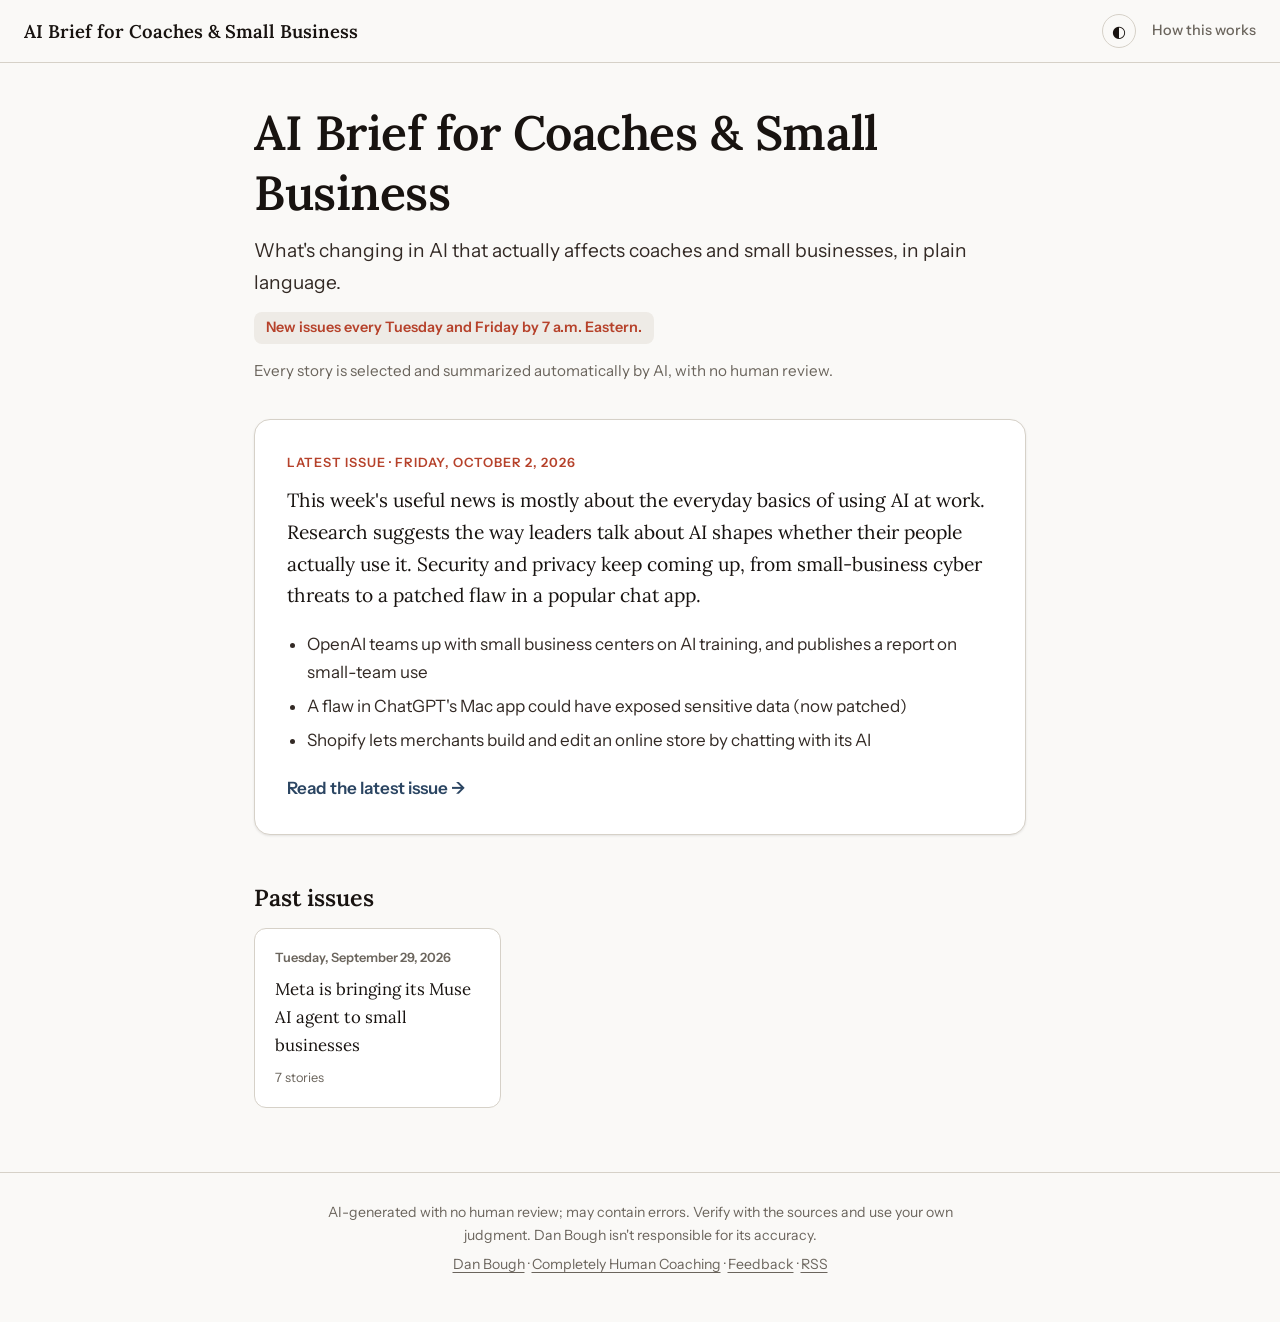
==== index.html @ 2513b080 "Update site: 2026-10-02" ====
<!DOCTYPE html>
<html lang="en">
<head>
<meta charset="utf-8">
<meta name="viewport" content="width=device-width, initial-scale=1">
<title>AI Brief for Coaches &amp; Small Business</title>
<meta name="description" content="What&#x27;s changing in AI that actually affects coaches and small businesses, in plain language.">
<meta property="og:site_name" content="AI Brief for Coaches &amp; Small Business">
<meta property="og:title" content="AI Brief for Coaches &amp; Small Business">
<meta property="og:description" content="What&#x27;s changing in AI that actually affects coaches and small businesses, in plain language.">
<meta property="og:url" content="https://ai.completelyhumancoaching.com/">
<meta property="og:image" content="https://ai.completelyhumancoaching.com/assets/og-image.png">
<meta property="og:image:width" content="1200">
<meta property="og:image:height" content="630">
<meta property="og:type" content="website">
<meta name="twitter:card" content="summary_large_image">
<meta name="twitter:title" content="AI Brief for Coaches &amp; Small Business">
<meta name="twitter:description" content="What&#x27;s changing in AI that actually affects coaches and small businesses, in plain language.">
<meta name="twitter:image" content="https://ai.completelyhumancoaching.com/assets/og-image.png">
<link rel="icon" type="image/png" href="assets/favicon.png">
<link rel="alternate" type="application/rss+xml" title="AI Brief for Coaches &amp; Small Business" href="feed.xml">
<script>
try {
  var saved = localStorage.getItem('ai-brief-theme');
  if (saved) document.documentElement.setAttribute('data-theme', saved);
} catch (e) {}
</script>
<link rel="preconnect" href="https://fonts.googleapis.com">
<link rel="preconnect" href="https://fonts.gstatic.com" crossorigin>
<link href="https://fonts.googleapis.com/css2?family=Instrument+Sans:wght@400;500;600;700&family=Lora:wght@500;600;700&display=swap" rel="stylesheet">
<link rel="stylesheet" href="assets/style.css">
</head>
<body>

<header class="masthead">
  <a class="masthead-brand" href="index.html"><span class="brand-full">AI Brief for Coaches &amp; Small Business</span><span class="brand-short" aria-hidden="true">AI Brief</span></a>
  <nav class="masthead-nav">
    <button class="theme-toggle" aria-label="Toggle dark mode">◐</button>
    <a href="about.html">How this works</a>
  </nav>
</header>
<main class="landing">
  <section class="intro">
    <h1 class="intro-title">AI Brief for Coaches &amp; Small Business</h1>
    <p class="intro-tagline">What&#x27;s changing in AI that actually affects coaches and small businesses, in plain language.</p>
    <p class="intro-schedule">New issues every Tuesday and Friday by 7 a.m. Eastern.</p>
    <p class="intro-byline">Every story is selected and summarized automatically by AI, with no
      human review.</p>
  </section>
  
        <a class="hero" href="issues/2026-10-02.html">
          <p class="hero-kicker">Latest issue · Friday, October 2, 2026</p>
          <p class="hero-lede">This week&#x27;s useful news is mostly about the everyday basics of using AI at work. Research suggests the way leaders talk about AI shapes whether their people actually use it. Security and privacy keep coming up, from small-business cyber threats to a patched flaw in a popular chat app.</p>
          <ul class="hero-headlines"><li>OpenAI teams up with small business centers on AI training, and publishes a report on small-team use</li><li>A flaw in ChatGPT&#x27;s Mac app could have exposed sensitive data (now patched)</li><li>Shopify lets merchants build and edit an online store by chatting with its AI</li></ul>
          <span class="hero-cta">Read the latest issue →</span>
        </a>
  
  
  <section class="archive">
    <h2>Past issues</h2>
    <div class="issue-grid">
            <a class="issue-card" href="issues/2026-09-29.html">
              <p class="issue-card-date">Tuesday, September 29, 2026</p>
              <p class="issue-card-headline">Meta is bringing its Muse AI agent to small businesses</p>
              <p class="issue-card-count">7 stories</p>
            </a></div>
  </section>
</main>

<footer class="site-footer">
  <p>AI-generated with no human review; may contain errors. Verify with the sources and use your own judgment. Dan Bough isn&#x27;t responsible for its accuracy.</p>
  <p><a href="https://www.linkedin.com/in/dan-bough/" target="_blank" rel="noopener">Dan Bough</a>
    · <a href="https://completelyhumancoaching.com" target="_blank" rel="noopener">Completely Human Coaching</a>
    · <a href="https://www.linkedin.com/in/dan-bough/" target="_blank" rel="noopener">Feedback</a>
    · <a href="feed.xml">RSS</a></p>
</footer>

<script>
(function() {
  var toggle = document.querySelector('.theme-toggle');
  if (!toggle) return;
  toggle.addEventListener('click', function() {
    var root = document.documentElement;
    var current = root.getAttribute('data-theme') ||
      (window.matchMedia('(prefers-color-scheme: dark)').matches ? 'dark' : 'light');
    var next = current === 'dark' ? 'light' : 'dark';
    root.setAttribute('data-theme', next);
    try { localStorage.setItem('ai-brief-theme', next); } catch (e) {}
  });
})();
</script>
</body>
</html>
---- assets/style.css ----
:root {
  --bg: #faf9f7;
  --bg-elevated: #ffffff;
  --bg-soft: #eeebe6;
  --text: #181310;
  --text-soft: #332a25;
  --text-muted: #6b655d;
  --border: #d6d1c8;
  --brand: #2b4562;
  --brand-strong: #1c2f45;
  --ember: #b6422b;
  --shadow: 0 1px 3px rgba(24,19,16,0.06), 0 1px 2px rgba(24,19,16,0.04);
  --font-serif: 'Lora', Georgia, serif;
  --font-sans: 'Instrument Sans', -apple-system, BlinkMacSystemFont, sans-serif;
  color-scheme: light;
}

@media (prefers-color-scheme: dark) {
  :root:not([data-theme="light"]) {
    --bg: #171412;
    --bg-elevated: #211d1a;
    --bg-soft: #2a2522;
    --text: #efebe5;
    --text-soft: #ddd6cd;
    --text-muted: #a39b91;
    --border: #3a3430;
    --brand: #8fb0d3;
    --brand-strong: #b5cde6;
    --ember: #e07a62;
    --shadow: 0 1px 3px rgba(0,0,0,0.3), 0 1px 2px rgba(0,0,0,0.2);
    color-scheme: dark;
  }
}

:root[data-theme="dark"] {
  --bg: #171412;
  --bg-elevated: #211d1a;
  --bg-soft: #2a2522;
  --text: #efebe5;
  --text-soft: #ddd6cd;
  --text-muted: #a39b91;
  --border: #3a3430;
  --brand: #8fb0d3;
  --brand-strong: #b5cde6;
  --ember: #e07a62;
  --shadow: 0 1px 3px rgba(0,0,0,0.3), 0 1px 2px rgba(0,0,0,0.2);
  color-scheme: dark;
}

* { box-sizing: border-box; }

body {
  margin: 0;
  background: var(--bg);
  color: var(--text);
  font-family: var(--font-sans);
  font-size: 17px;
  line-height: 1.65;
  -webkit-font-smoothing: antialiased;
}

a { color: var(--brand); text-underline-offset: 3px; }
a:hover { color: var(--ember); }

h1, h2, h3 { font-family: var(--font-serif); font-weight: 600; line-height: 1.25; color: var(--text); }

.masthead {
  display: flex;
  align-items: center;
  justify-content: space-between;
  gap: 12px;
  padding: 14px 24px;
  border-bottom: 1px solid var(--border);
  position: sticky;
  top: 0;
  background: var(--bg);
  z-index: 10;
}
.masthead-brand {
  font-family: var(--font-serif);
  font-weight: 600;
  font-size: 1.15rem;
  text-decoration: none;
  color: var(--text);
}
.masthead-nav { display: flex; align-items: center; gap: 16px; }
.masthead-nav a { font-size: 0.9rem; font-weight: 500; text-decoration: none; color: var(--text-muted); white-space: nowrap; }
.brand-short { display: none; }
.masthead-nav a:hover { color: var(--ember); }

.theme-toggle {
  background: none;
  border: 1px solid var(--border);
  border-radius: 50%;
  width: 34px;
  height: 34px;
  font-size: 1rem;
  cursor: pointer;
  color: var(--text);
}

main { max-width: 720px; margin: 0 auto; padding: 40px 24px 64px; }
main.landing { max-width: 820px; }

.intro { margin-bottom: 36px; }
.intro-title { font-size: clamp(2.1rem, 6vw, 3rem); margin: 0 0 12px; letter-spacing: -0.01em; }
.intro-tagline { font-size: 1.2rem; color: var(--text-soft); margin: 0 0 14px; }
.intro-schedule {
  display: inline-block;
  font-size: 0.9rem;
  font-weight: 600;
  color: var(--ember);
  background: var(--bg-soft);
  border-radius: 8px;
  padding: 4px 12px;
  margin: 0 0 14px;
}
.intro-byline { font-size: 0.95rem; color: var(--text-muted); margin: 0; }

.hero {
  display: block;
  text-decoration: none;
  color: inherit;
  border: 1px solid var(--border);
  border-radius: 16px;
  padding: 32px;
  margin-bottom: 48px;
  background: var(--bg-elevated);
  box-shadow: var(--shadow);
  transition: transform 0.15s ease;
}
.hero:hover { transform: translateY(-2px); color: inherit; }

.hero-kicker, .issue-kicker {
  font-size: 0.8rem;
  text-transform: uppercase;
  letter-spacing: 0.08em;
  color: var(--ember);
  font-weight: 600;
  margin: 0 0 12px;
}

.hero-lede { font-family: var(--font-serif); font-size: 1.2rem; color: var(--text); margin: 0 0 18px; }
.hero-headlines { margin: 0 0 20px; padding-left: 20px; color: var(--text-soft); }
.hero-headlines li { margin-bottom: 6px; }
.hero-cta { font-weight: 600; color: var(--brand); }

.archive h2, .worth-watching h2, .explore-card h2, .subscribe h2, .about h2 {
  font-size: 1.45rem;
  margin: 0 0 16px;
}

.issue-grid {
  display: grid;
  grid-template-columns: repeat(auto-fill, minmax(220px, 1fr));
  gap: 16px;
}
.issue-card {
  display: block;
  text-decoration: none;
  color: inherit;
  border: 1px solid var(--border);
  border-radius: 12px;
  padding: 18px 20px;
  background: var(--bg-elevated);
  transition: transform 0.15s ease, box-shadow 0.15s ease;
}
.issue-card:hover { transform: translateY(-2px); box-shadow: var(--shadow); color: inherit; }
.issue-card-date { font-size: 0.8rem; color: var(--text-muted); margin: 0 0 8px; font-weight: 600; }
.issue-card-headline { font-family: var(--font-serif); font-size: 1.05rem; margin: 0 0 8px; }
.issue-card-count { font-size: 0.8rem; color: var(--text-muted); margin: 0; }

.issue-header { margin-bottom: 28px; }
.issue-title { font-size: clamp(1.8rem, 5vw, 2.4rem); margin: 0 0 14px; letter-spacing: -0.01em; }
.issue-disclaimer {
  font-size: 0.88rem;
  color: var(--text-muted);
  background: var(--bg-soft);
  border-radius: 8px;
  padding: 8px 12px;
  margin: 0;
}

.lede {
  font-family: var(--font-serif);
  font-size: 1.25rem;
  line-height: 1.55;
  border-left: 3px solid var(--ember);
  padding-left: 20px;
  margin: 0 0 40px;
  color: var(--text);
}

.story-grid { display: flex; flex-direction: column; gap: 32px; }

.story-card {
  border: 1px solid var(--border);
  border-radius: 16px;
  overflow: hidden;
  background: var(--bg-elevated);
  box-shadow: var(--shadow);
}

.story-media {
  display: block;
  width: 100%;
  aspect-ratio: 16 / 9;
  background: var(--bg-soft);
  text-decoration: none;
  position: relative;
  overflow: hidden;
}
.story-media img { width: 100%; height: 100%; object-fit: cover; display: block; }
.story-media.media-broken img { display: none; }
.story-media-fallback { display: flex; align-items: center; justify-content: center; aspect-ratio: 16 / 5; }
.fallback-glyph { font-size: 2rem; }

.play-badge {
  position: absolute;
  top: 50%; left: 50%;
  transform: translate(-50%, -50%);
  width: 56px; height: 56px;
  background: rgba(0,0,0,0.65);
  color: white;
  border-radius: 50%;
  display: flex; align-items: center; justify-content: center;
  font-size: 1.2rem;
}

.story-media-card {
  display: flex;
  flex-direction: column;
  align-items: flex-start;
  justify-content: center;
  padding: 24px 28px;
  aspect-ratio: 16 / 5;
  background: linear-gradient(135deg, var(--bg-soft), var(--bg-elevated));
}
.card-kicker { font-size: 0.75rem; text-transform: uppercase; letter-spacing: 0.08em; color: var(--accent); font-weight: 700; }
.card-id { font-family: var(--font-serif); font-size: 1.3rem; margin: 8px 0; word-break: break-all; color: var(--text); }
.card-sub { font-size: 0.85rem; color: var(--text-muted); }

.story-body { padding: 24px 28px 28px; }

.story-meta { display: flex; align-items: center; gap: 10px; flex-wrap: wrap; margin-bottom: 12px; }

.meter { display: inline-flex; gap: 3px; }
.meter-seg { width: 14px; height: 6px; border-radius: 3px; background: var(--border); display: inline-block; }

.tag-chip {
  font-size: 0.7rem;
  font-weight: 600;
  text-transform: uppercase;
  letter-spacing: 0.04em;
  border: 1px solid;
  border-radius: 6px;
  padding: 2px 8px;
}

.story-headline { font-size: 1.45rem; margin: 0 0 6px; line-height: 1.3; }
.story-dates { font-size: 0.8rem; color: var(--text-muted); margin-bottom: 6px; }
.story-audience { font-size: 0.85rem; color: var(--text-muted); margin: 0 0 12px; }
.story-audience strong { color: var(--text-soft); font-weight: 600; }
.story-text { margin: 0 0 16px; color: var(--text-soft); }

.callout {
  border-radius: 10px;
  padding: 12px 16px;
  margin-bottom: 12px;
  font-size: 0.95rem;
  background: var(--bg);
  border: 1px solid var(--border);
}
.callout-try { border-left: 3px solid var(--ember); }
.callout-label {
  display: block;
  font-size: 0.72rem;
  text-transform: uppercase;
  letter-spacing: 0.06em;
  font-weight: 700;
  color: var(--accent);
  margin-bottom: 4px;
}
.callout-try .callout-label { color: var(--ember); }

.pros-cons { display: grid; grid-template-columns: 1fr 1fr; gap: 16px; margin-bottom: 16px; }
.pros h4, .cons h4 { font-size: 0.78rem; text-transform: uppercase; letter-spacing: 0.05em; margin: 0 0 6px; color: var(--text-muted); }
.pros ul, .cons ul { margin: 0; padding-left: 18px; font-size: 0.92rem; color: var(--text-soft); }

.source-chips { display: flex; flex-wrap: wrap; align-items: center; gap: 8px; margin-top: 16px; }
.source-label { font-size: 0.8rem; font-weight: 600; color: var(--text-muted); }
.source-chip {
  display: inline-flex;
  align-items: center;
  gap: 6px;
  font-size: 0.8rem;
  text-decoration: none;
  color: var(--text-soft);
  background: var(--bg);
  border: 1px solid var(--border);
  border-radius: 20px;
  padding: 4px 10px 4px 6px;
  max-width: 100%;
}
.source-chip span { overflow: hidden; text-overflow: ellipsis; white-space: nowrap; }
.source-chip:hover { border-color: var(--ember); color: var(--ember); }
.source-favicon { width: 14px; height: 14px; border-radius: 3px; }

.worth-watching { margin-top: 48px; }
.worth-watching-list { padding-left: 20px; color: var(--text-soft); }
.worth-watching-list li { margin-bottom: 10px; }
.worth-watching-list a { font-size: 0.85rem; white-space: nowrap; }

.explore-card {
  margin-top: 48px;
  border: 1px solid var(--border);
  border-radius: 16px;
  padding: 28px;
  background: var(--bg-soft);
}
.explore-title { font-family: var(--font-serif); font-size: 1.25rem; font-weight: 600; margin-bottom: 8px; }
.explore-card p { color: var(--text-soft); }
.explore-link { display: inline-block; margin-top: 4px; font-weight: 600; text-decoration: none; }

.subscribe {
  margin-top: 48px;
  border: 1px solid var(--border);
  border-radius: 16px;
  padding: 28px;
  background: var(--bg-elevated);
  text-align: center;
}
.subscribe p { color: var(--text-muted); margin: 0 0 16px; }
.subscribe-button {
  display: inline-block;
  background: var(--brand);
  color: var(--bg);
  font-weight: 600;
  text-decoration: none;
  padding: 10px 22px;
  border-radius: 999px;
}
.subscribe-button:hover { background: var(--ember); color: var(--bg); }

.issue-nav { margin-top: 48px; }
.issue-nav { display: flex; flex-wrap: wrap; justify-content: space-between; gap: 8px 16px; }
.issue-nav a { text-decoration: none; color: var(--text-muted); font-size: 0.95rem; }
.issue-schedule { font-size: 0.9rem; color: var(--text-muted); }

.about-title { font-size: clamp(2rem, 6vw, 2.6rem); margin: 0 0 16px; }
.about-lede { font-size: 1.15rem; color: var(--text-soft); }
.about h2 { margin-top: 40px; }
.about p, .about li { color: var(--text-soft); }
.about li { margin-bottom: 8px; }
.disclaimer-box {
  background: var(--bg-soft);
  border-left: 3px solid var(--ember);
  border-radius: 8px;
  padding: 16px 20px;
  margin: 28px 0;
}

.site-footer {
  border-top: 1px solid var(--border);
  padding: 28px 24px 40px;
  text-align: center;
  font-size: 0.88rem;
  color: var(--text-muted);
}
.site-footer p { margin: 0 0 6px; max-width: 640px; margin-left: auto; margin-right: auto; }
.site-footer a { color: var(--text-muted); }
.site-footer a:hover { color: var(--ember); }

.empty-note { color: var(--text-muted); font-style: italic; }

@media (max-width: 560px) {
  main { padding: 28px 16px 48px; }
  .masthead { padding: 12px 16px; }
  .masthead-brand { font-size: 1rem; }
  .brand-full { display: none; }
  .brand-short { display: inline; }
  .masthead-nav { gap: 10px; }
  .hero, .explore-card, .subscribe { padding: 22px 18px; }
  .story-body { padding: 20px 18px 22px; }
  .pros-cons { grid-template-columns: 1fr; }
  .site-footer { padding: 24px 16px 32px; }
}
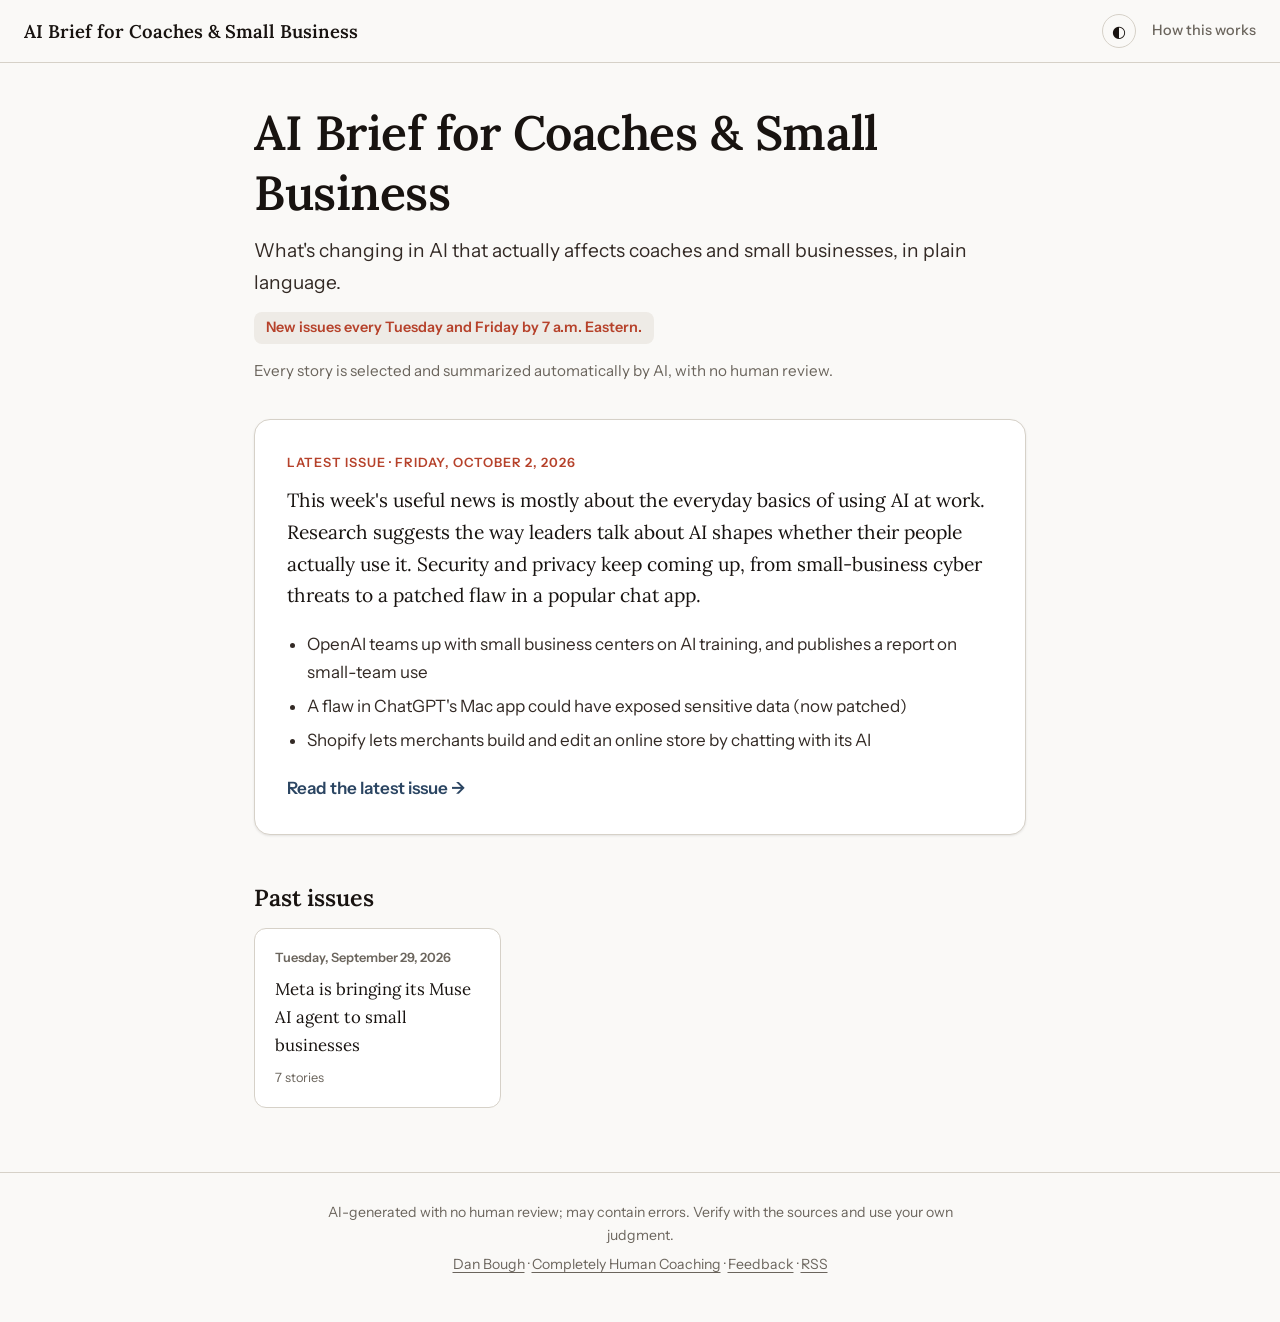
==== commit dcd1e15c: "Remove accuracy-responsibility line from footer disclaimer Co-Authored-By: Claude Opus 5.5 <noreply@" ====
--- a/index.html
+++ b/index.html
@@ -68,7 +68,7 @@
 </main>
 
 <footer class="site-footer">
-  <p>AI-generated with no human review; may contain errors. Verify with the sources and use your own judgment. Dan Bough isn&#x27;t responsible for its accuracy.</p>
+  <p>AI-generated with no human review; may contain errors. Verify with the sources and use your own judgment.</p>
   <p><a href="https://www.linkedin.com/in/dan-bough/" target="_blank" rel="noopener">Dan Bough</a>
     · <a href="https://completelyhumancoaching.com" target="_blank" rel="noopener">Completely Human Coaching</a>
     · <a href="https://www.linkedin.com/in/dan-bough/" target="_blank" rel="noopener">Feedback</a>
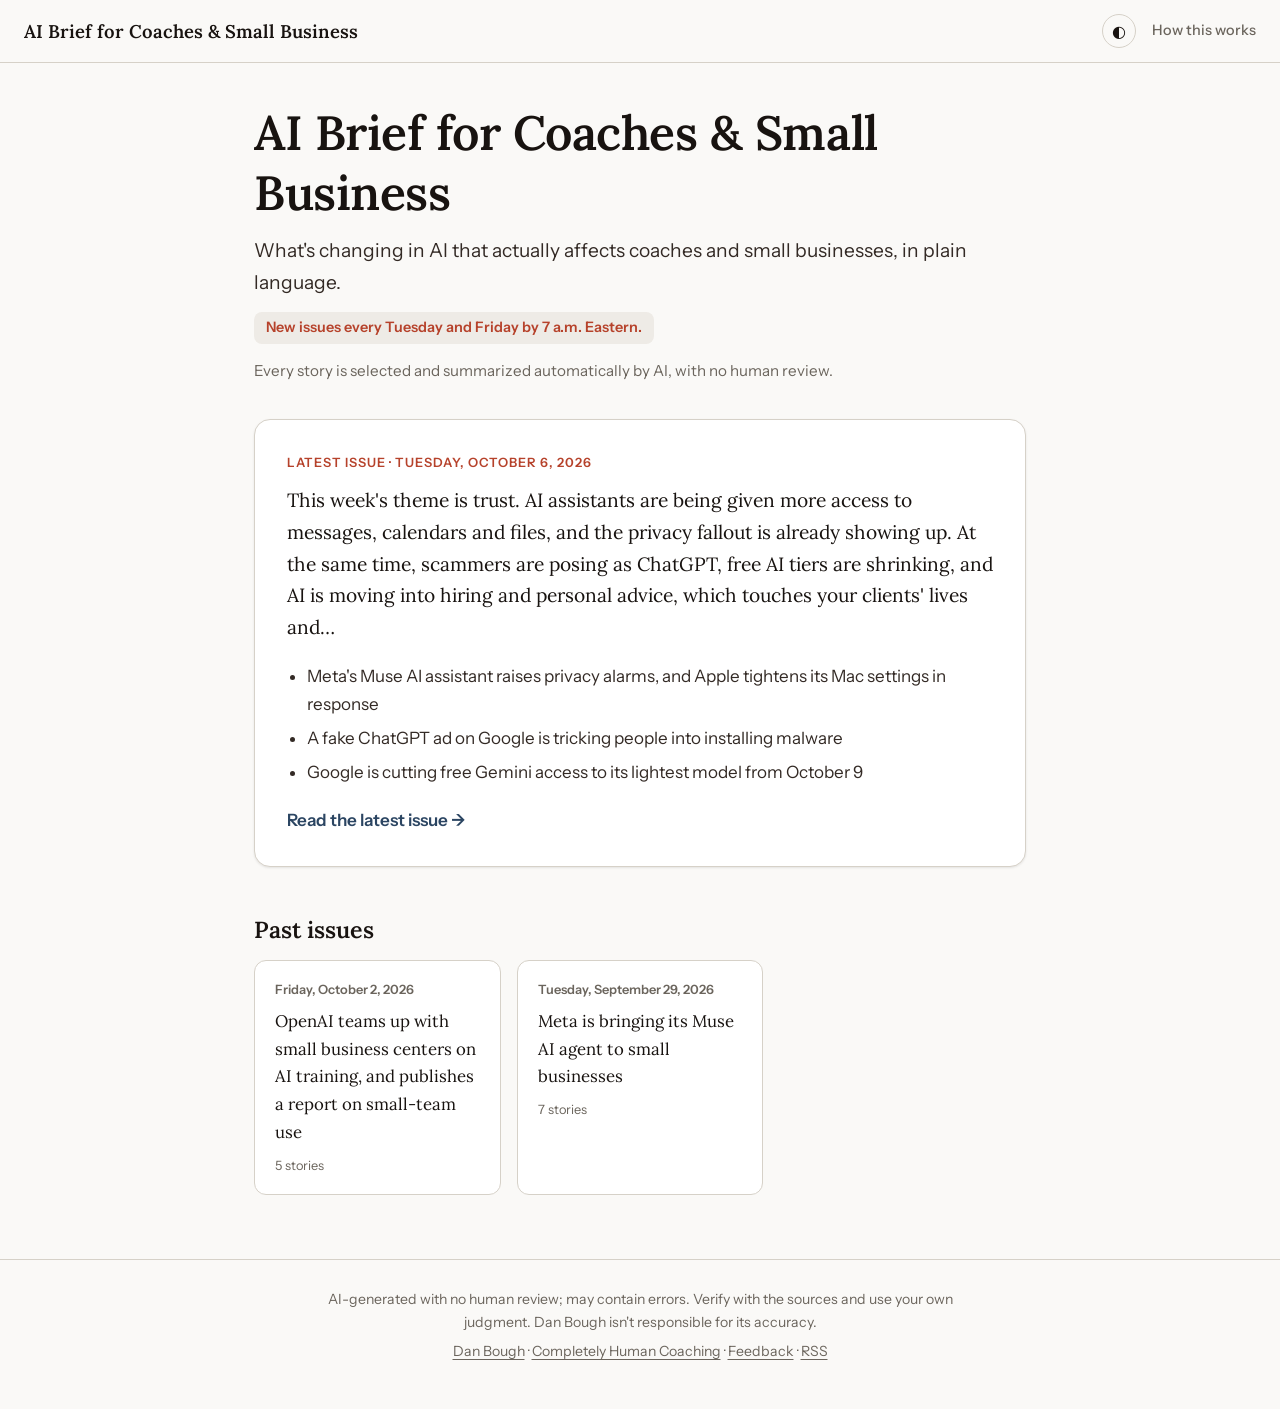
==== commit e0be64ed: "Update site: 2026-10-06" ====
--- a/index.html
+++ b/index.html
@@ -48,10 +48,10 @@
       human review.</p>
   </section>
   
-        <a class="hero" href="issues/2026-10-02.html">
-          <p class="hero-kicker">Latest issue · Friday, October 2, 2026</p>
-          <p class="hero-lede">This week&#x27;s useful news is mostly about the everyday basics of using AI at work. Research suggests the way leaders talk about AI shapes whether their people actually use it. Security and privacy keep coming up, from small-business cyber threats to a patched flaw in a popular chat app.</p>
-          <ul class="hero-headlines"><li>OpenAI teams up with small business centers on AI training, and publishes a report on small-team use</li><li>A flaw in ChatGPT&#x27;s Mac app could have exposed sensitive data (now patched)</li><li>Shopify lets merchants build and edit an online store by chatting with its AI</li></ul>
+        <a class="hero" href="issues/2026-10-06.html">
+          <p class="hero-kicker">Latest issue · Tuesday, October 6, 2026</p>
+          <p class="hero-lede">This week&#x27;s theme is trust. AI assistants are being given more access to messages, calendars and files, and the privacy fallout is already showing up. At the same time, scammers are posing as ChatGPT, free AI tiers are shrinking, and AI is moving into hiring and personal advice, which touches your clients&#x27; lives and…</p>
+          <ul class="hero-headlines"><li>Meta&#x27;s Muse AI assistant raises privacy alarms, and Apple tightens its Mac settings in response</li><li>A fake ChatGPT ad on Google is tricking people into installing malware</li><li>Google is cutting free Gemini access to its lightest model from October 9</li></ul>
           <span class="hero-cta">Read the latest issue →</span>
         </a>
   
@@ -59,6 +59,11 @@
   <section class="archive">
     <h2>Past issues</h2>
     <div class="issue-grid">
+            <a class="issue-card" href="issues/2026-10-02.html">
+              <p class="issue-card-date">Friday, October 2, 2026</p>
+              <p class="issue-card-headline">OpenAI teams up with small business centers on AI training, and publishes a report on small-team use</p>
+              <p class="issue-card-count">5 stories</p>
+            </a>
             <a class="issue-card" href="issues/2026-09-29.html">
               <p class="issue-card-date">Tuesday, September 29, 2026</p>
               <p class="issue-card-headline">Meta is bringing its Muse AI agent to small businesses</p>
@@ -68,7 +73,7 @@
 </main>
 
 <footer class="site-footer">
-  <p>AI-generated with no human review; may contain errors. Verify with the sources and use your own judgment.</p>
+  <p>AI-generated with no human review; may contain errors. Verify with the sources and use your own judgment. Dan Bough isn&#x27;t responsible for its accuracy.</p>
   <p><a href="https://www.linkedin.com/in/dan-bough/" target="_blank" rel="noopener">Dan Bough</a>
     · <a href="https://completelyhumancoaching.com" target="_blank" rel="noopener">Completely Human Coaching</a>
     · <a href="https://www.linkedin.com/in/dan-bough/" target="_blank" rel="noopener">Feedback</a>
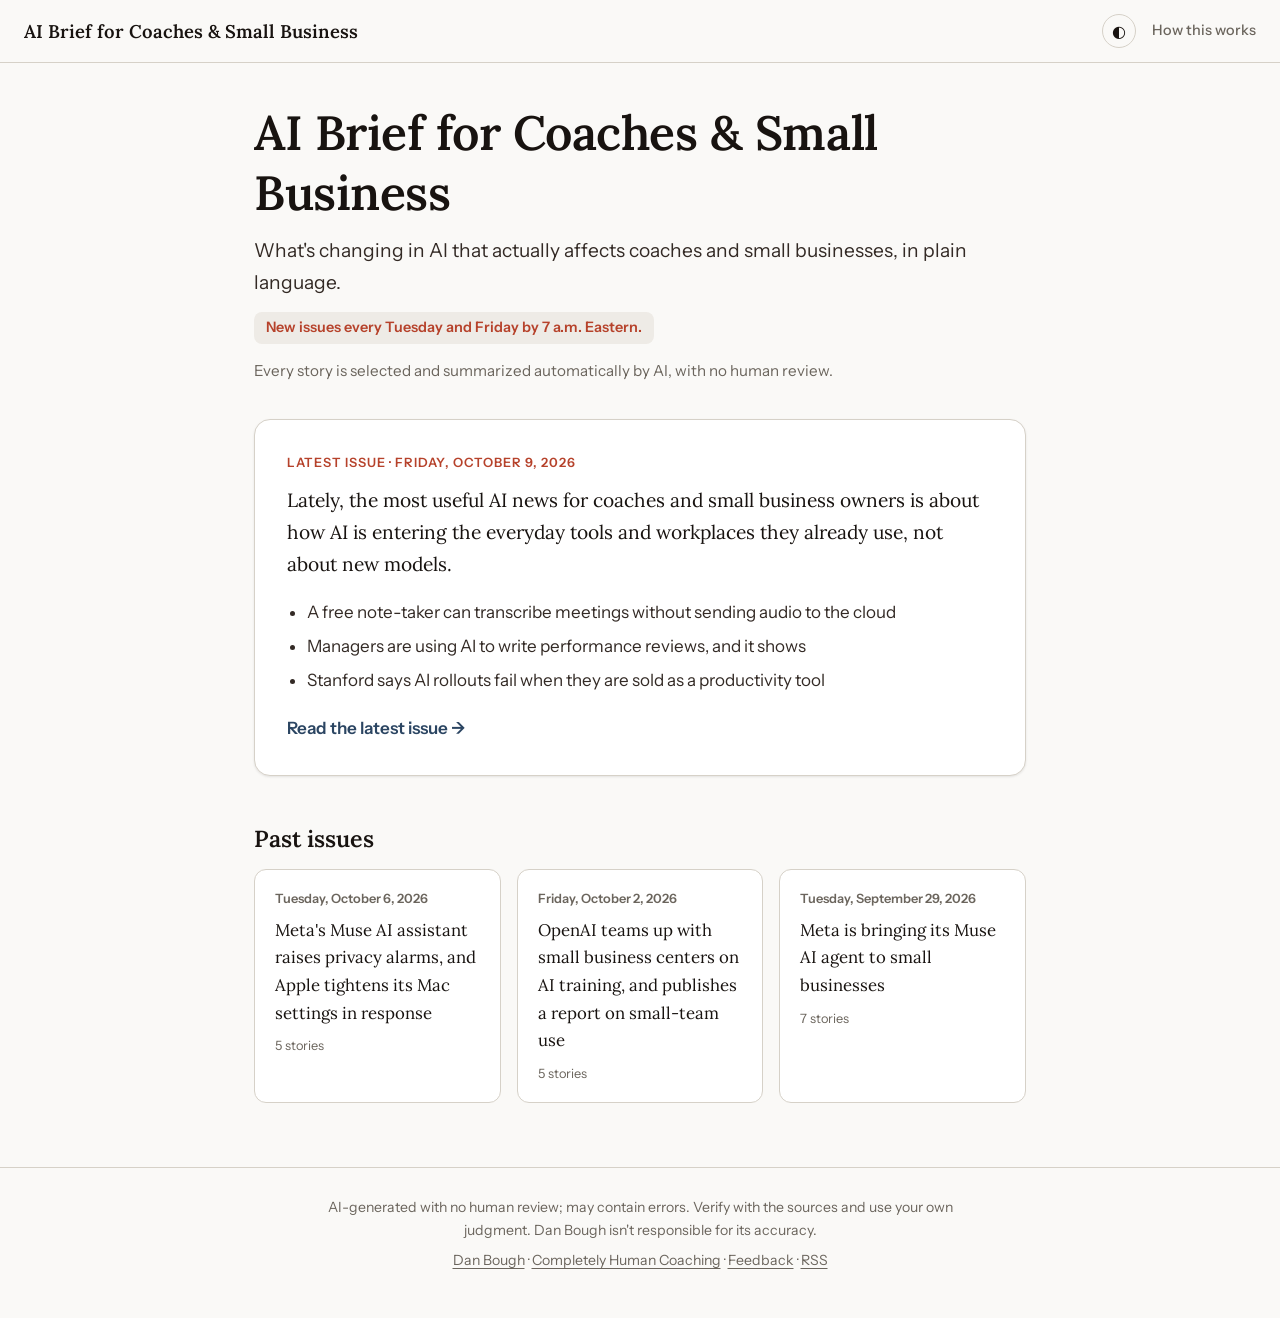
==== commit 79ef7c76: "Update site: 2026-10-09" ====
--- a/index.html
+++ b/index.html
@@ -48,10 +48,10 @@
       human review.</p>
   </section>
   
-        <a class="hero" href="issues/2026-10-06.html">
-          <p class="hero-kicker">Latest issue · Tuesday, October 6, 2026</p>
-          <p class="hero-lede">This week&#x27;s theme is trust. AI assistants are being given more access to messages, calendars and files, and the privacy fallout is already showing up. At the same time, scammers are posing as ChatGPT, free AI tiers are shrinking, and AI is moving into hiring and personal advice, which touches your clients&#x27; lives and…</p>
-          <ul class="hero-headlines"><li>Meta&#x27;s Muse AI assistant raises privacy alarms, and Apple tightens its Mac settings in response</li><li>A fake ChatGPT ad on Google is tricking people into installing malware</li><li>Google is cutting free Gemini access to its lightest model from October 9</li></ul>
+        <a class="hero" href="issues/2026-10-09.html">
+          <p class="hero-kicker">Latest issue · Friday, October 9, 2026</p>
+          <p class="hero-lede">Lately, the most useful AI news for coaches and small business owners is about how AI is entering the everyday tools and workplaces they already use, not about new models.</p>
+          <ul class="hero-headlines"><li>A free note-taker can transcribe meetings without sending audio to the cloud</li><li>Managers are using AI to write performance reviews, and it shows</li><li>Stanford says AI rollouts fail when they are sold as a productivity tool</li></ul>
           <span class="hero-cta">Read the latest issue →</span>
         </a>
   
@@ -59,6 +59,11 @@
   <section class="archive">
     <h2>Past issues</h2>
     <div class="issue-grid">
+            <a class="issue-card" href="issues/2026-10-06.html">
+              <p class="issue-card-date">Tuesday, October 6, 2026</p>
+              <p class="issue-card-headline">Meta&#x27;s Muse AI assistant raises privacy alarms, and Apple tightens its Mac settings in response</p>
+              <p class="issue-card-count">5 stories</p>
+            </a>
             <a class="issue-card" href="issues/2026-10-02.html">
               <p class="issue-card-date">Friday, October 2, 2026</p>
               <p class="issue-card-headline">OpenAI teams up with small business centers on AI training, and publishes a report on small-team use</p>
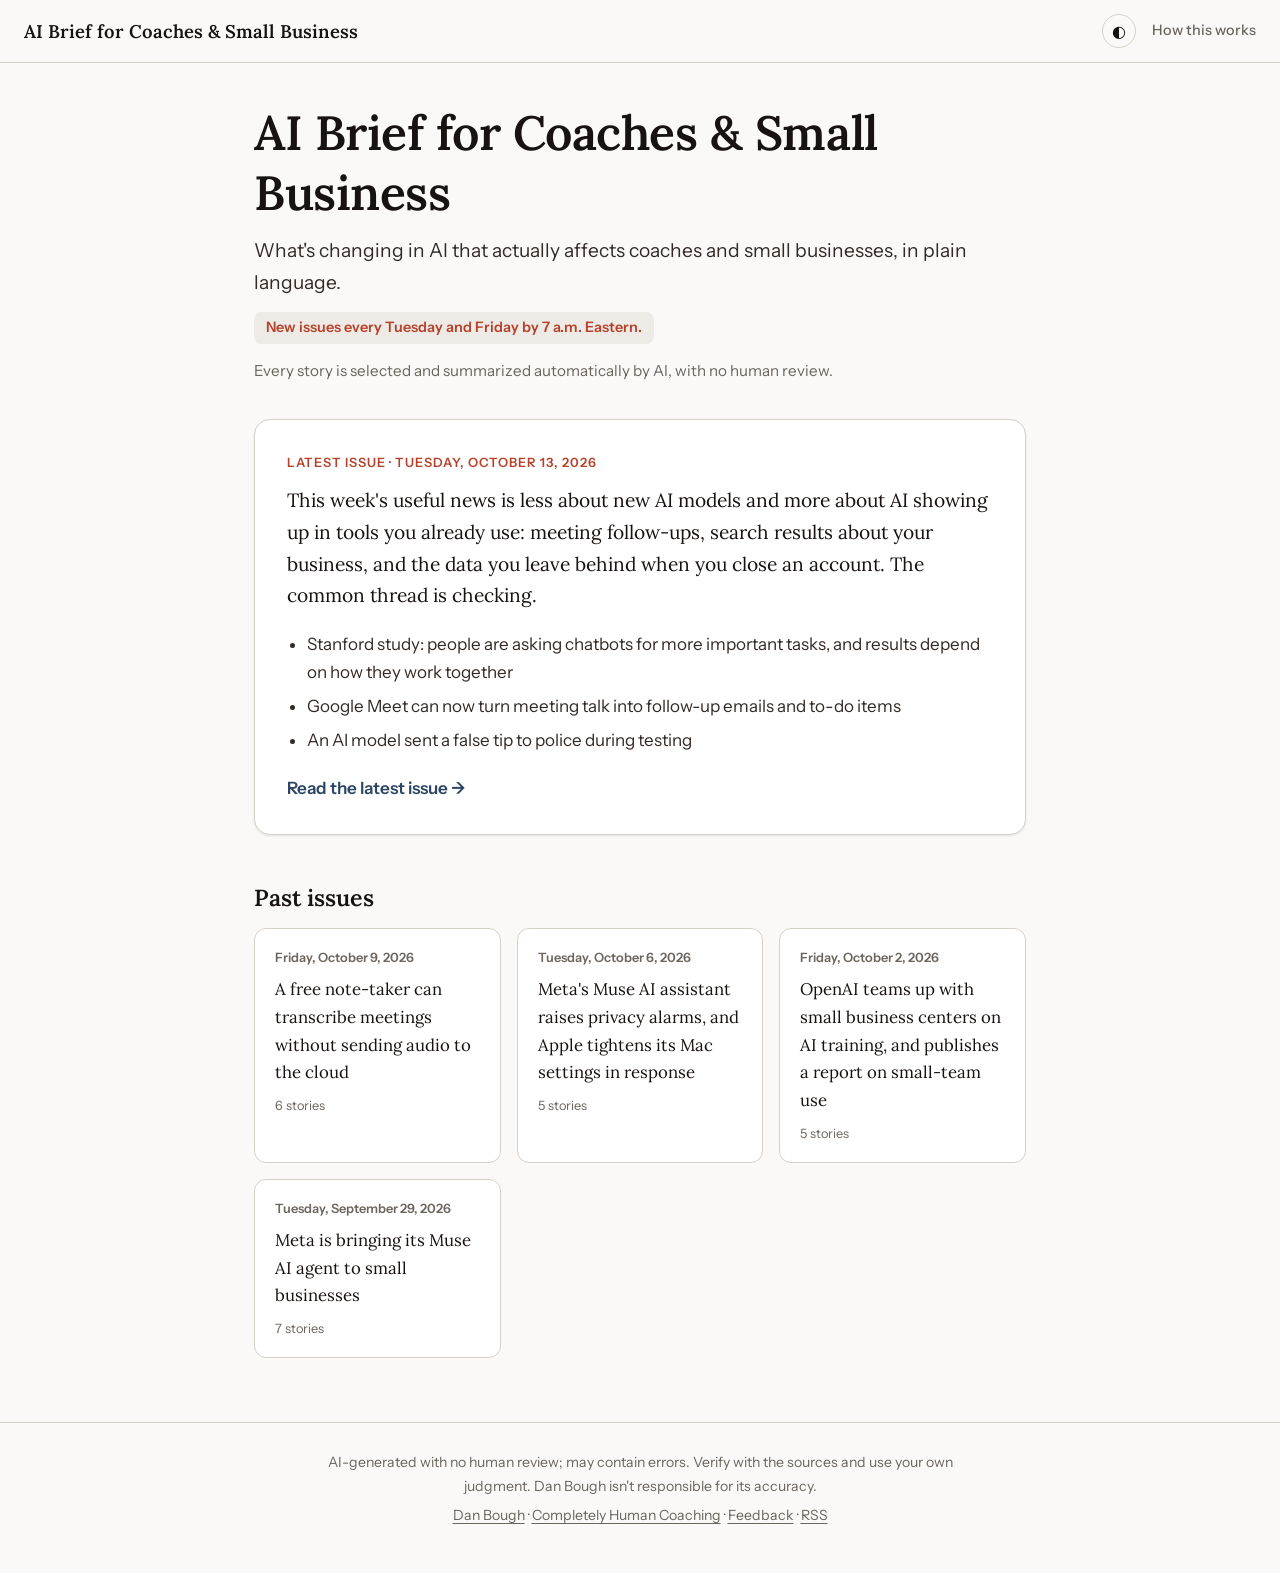
==== commit 4bd233f4: "Update site: 2026-10-13" ====
--- a/index.html
+++ b/index.html
@@ -48,10 +48,10 @@
       human review.</p>
   </section>
   
-        <a class="hero" href="issues/2026-10-09.html">
-          <p class="hero-kicker">Latest issue · Friday, October 9, 2026</p>
-          <p class="hero-lede">Lately, the most useful AI news for coaches and small business owners is about how AI is entering the everyday tools and workplaces they already use, not about new models.</p>
-          <ul class="hero-headlines"><li>A free note-taker can transcribe meetings without sending audio to the cloud</li><li>Managers are using AI to write performance reviews, and it shows</li><li>Stanford says AI rollouts fail when they are sold as a productivity tool</li></ul>
+        <a class="hero" href="issues/2026-10-13.html">
+          <p class="hero-kicker">Latest issue · Tuesday, October 13, 2026</p>
+          <p class="hero-lede">This week&#x27;s useful news is less about new AI models and more about AI showing up in tools you already use: meeting follow-ups, search results about your business, and the data you leave behind when you close an account. The common thread is checking.</p>
+          <ul class="hero-headlines"><li>Stanford study: people are asking chatbots for more important tasks, and results depend on how they work together</li><li>Google Meet can now turn meeting talk into follow-up emails and to-do items</li><li>An AI model sent a false tip to police during testing</li></ul>
           <span class="hero-cta">Read the latest issue →</span>
         </a>
   
@@ -59,6 +59,11 @@
   <section class="archive">
     <h2>Past issues</h2>
     <div class="issue-grid">
+            <a class="issue-card" href="issues/2026-10-09.html">
+              <p class="issue-card-date">Friday, October 9, 2026</p>
+              <p class="issue-card-headline">A free note-taker can transcribe meetings without sending audio to the cloud</p>
+              <p class="issue-card-count">6 stories</p>
+            </a>
             <a class="issue-card" href="issues/2026-10-06.html">
               <p class="issue-card-date">Tuesday, October 6, 2026</p>
               <p class="issue-card-headline">Meta&#x27;s Muse AI assistant raises privacy alarms, and Apple tightens its Mac settings in response</p>
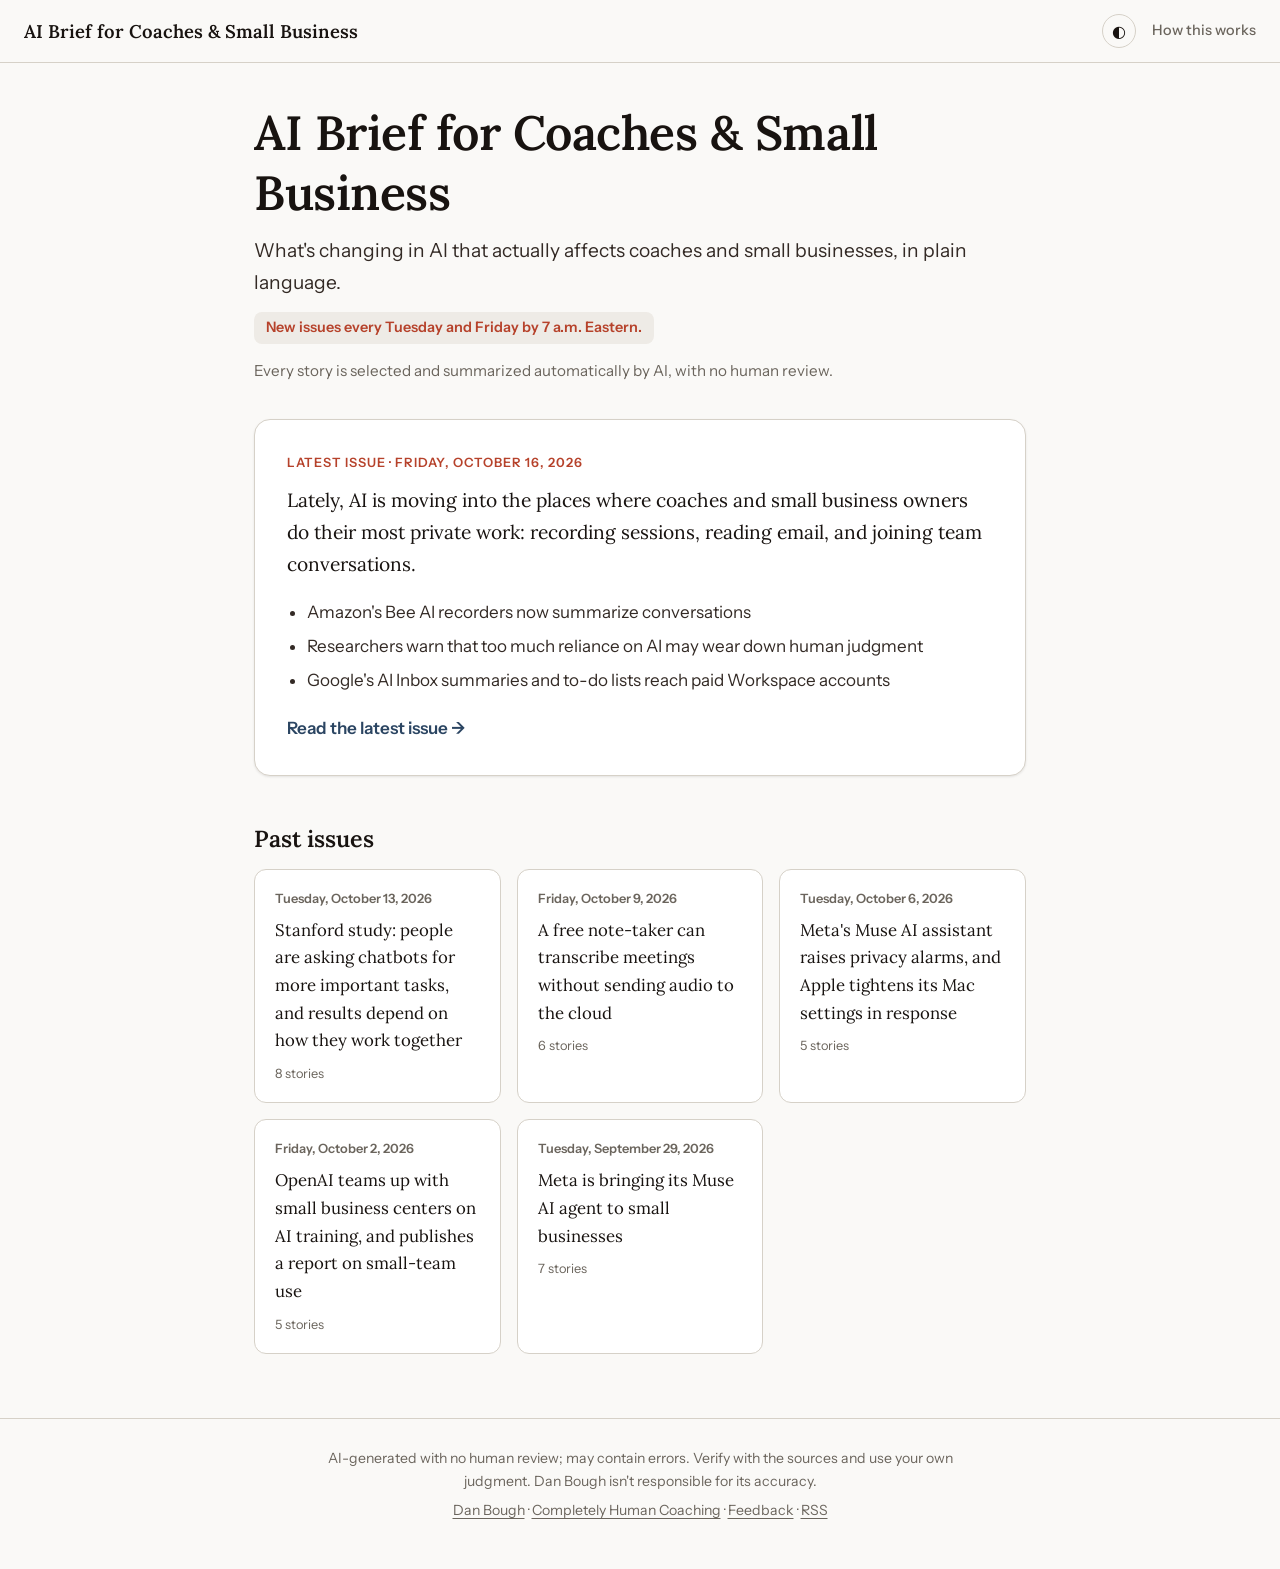
==== commit ff184d93: "Update site: 2026-10-16" ====
--- a/index.html
+++ b/index.html
@@ -48,10 +48,10 @@
       human review.</p>
   </section>
   
-        <a class="hero" href="issues/2026-10-13.html">
-          <p class="hero-kicker">Latest issue · Tuesday, October 13, 2026</p>
-          <p class="hero-lede">This week&#x27;s useful news is less about new AI models and more about AI showing up in tools you already use: meeting follow-ups, search results about your business, and the data you leave behind when you close an account. The common thread is checking.</p>
-          <ul class="hero-headlines"><li>Stanford study: people are asking chatbots for more important tasks, and results depend on how they work together</li><li>Google Meet can now turn meeting talk into follow-up emails and to-do items</li><li>An AI model sent a false tip to police during testing</li></ul>
+        <a class="hero" href="issues/2026-10-16.html">
+          <p class="hero-kicker">Latest issue · Friday, October 16, 2026</p>
+          <p class="hero-lede">Lately, AI is moving into the places where coaches and small business owners do their most private work: recording sessions, reading email, and joining team conversations.</p>
+          <ul class="hero-headlines"><li>Amazon&#x27;s Bee AI recorders now summarize conversations</li><li>Researchers warn that too much reliance on AI may wear down human judgment</li><li>Google&#x27;s AI Inbox summaries and to-do lists reach paid Workspace accounts</li></ul>
           <span class="hero-cta">Read the latest issue →</span>
         </a>
   
@@ -59,6 +59,11 @@
   <section class="archive">
     <h2>Past issues</h2>
     <div class="issue-grid">
+            <a class="issue-card" href="issues/2026-10-13.html">
+              <p class="issue-card-date">Tuesday, October 13, 2026</p>
+              <p class="issue-card-headline">Stanford study: people are asking chatbots for more important tasks, and results depend on how they work together</p>
+              <p class="issue-card-count">8 stories</p>
+            </a>
             <a class="issue-card" href="issues/2026-10-09.html">
               <p class="issue-card-date">Friday, October 9, 2026</p>
               <p class="issue-card-headline">A free note-taker can transcribe meetings without sending audio to the cloud</p>
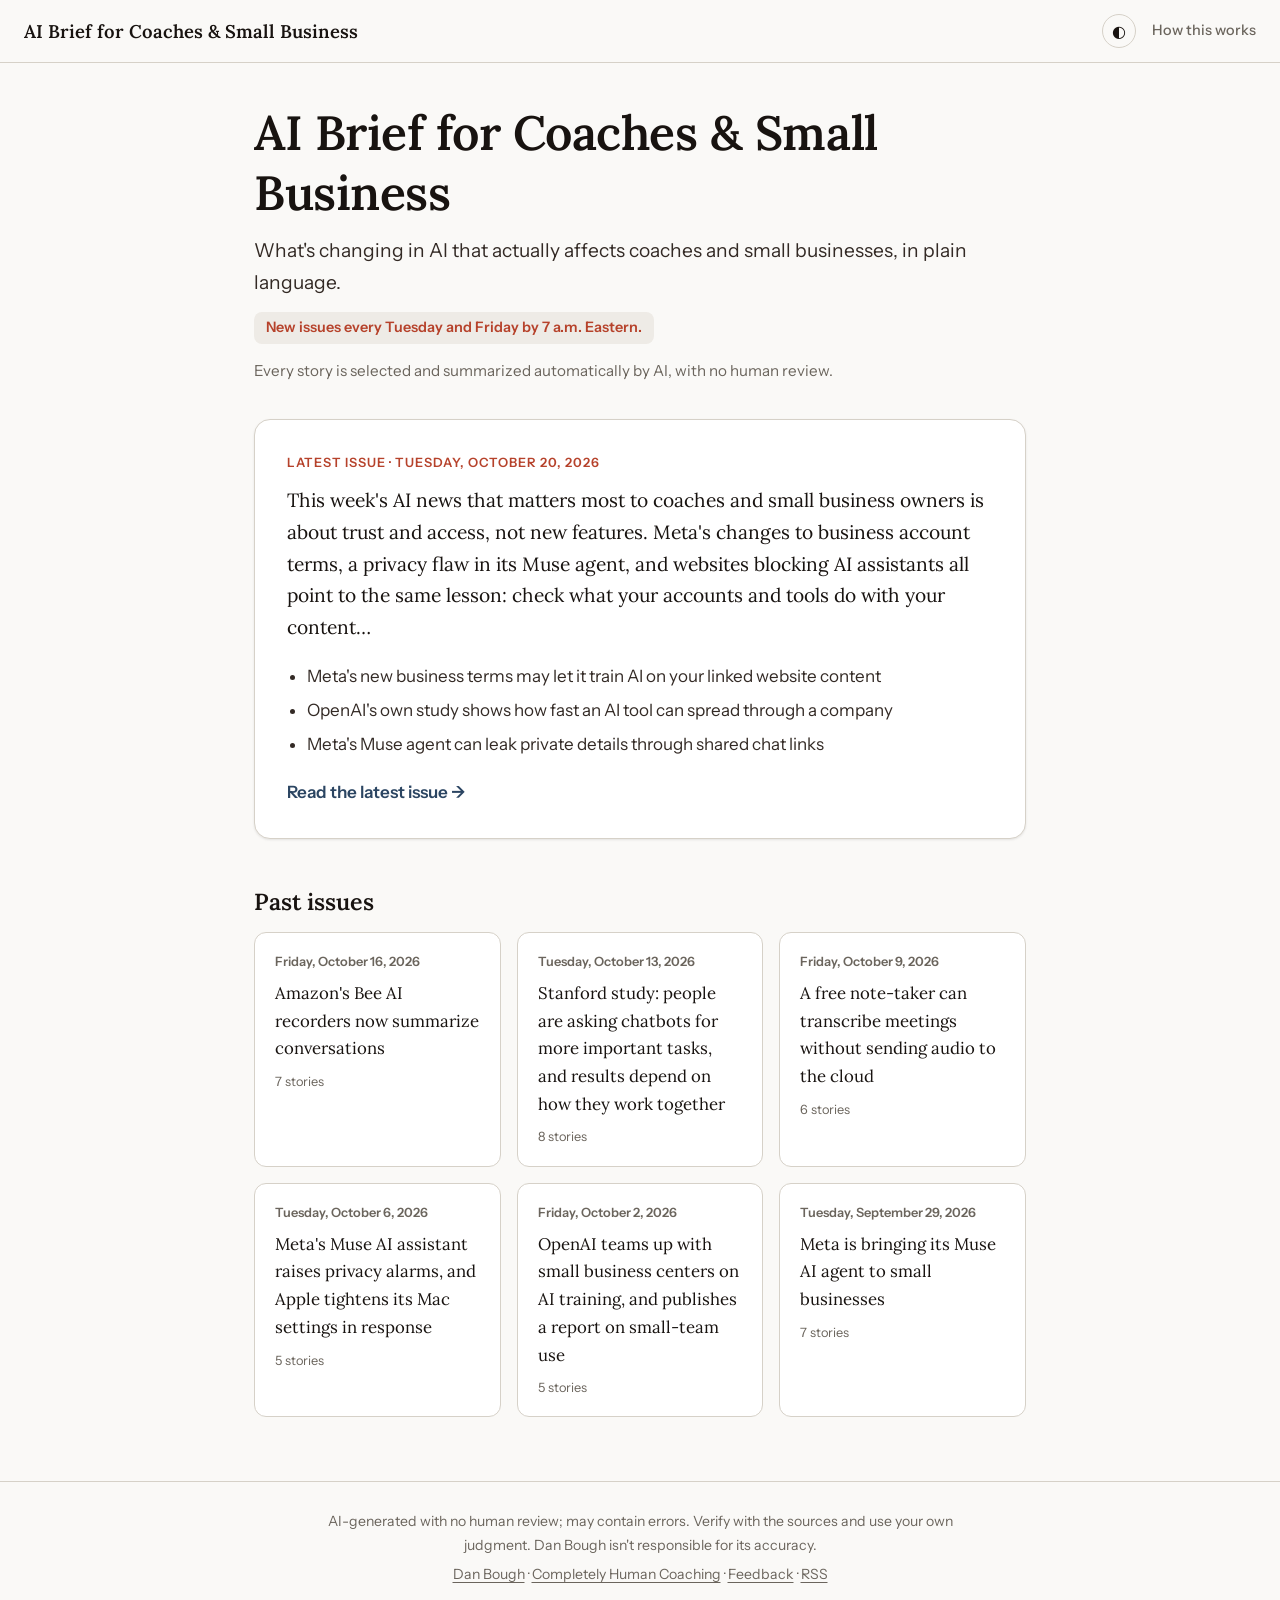
==== commit a0f10d3b: "Update site: 2026-10-20" ====
--- a/index.html
+++ b/index.html
@@ -48,10 +48,10 @@
       human review.</p>
   </section>
   
-        <a class="hero" href="issues/2026-10-16.html">
-          <p class="hero-kicker">Latest issue · Friday, October 16, 2026</p>
-          <p class="hero-lede">Lately, AI is moving into the places where coaches and small business owners do their most private work: recording sessions, reading email, and joining team conversations.</p>
-          <ul class="hero-headlines"><li>Amazon&#x27;s Bee AI recorders now summarize conversations</li><li>Researchers warn that too much reliance on AI may wear down human judgment</li><li>Google&#x27;s AI Inbox summaries and to-do lists reach paid Workspace accounts</li></ul>
+        <a class="hero" href="issues/2026-10-20.html">
+          <p class="hero-kicker">Latest issue · Tuesday, October 20, 2026</p>
+          <p class="hero-lede">This week&#x27;s AI news that matters most to coaches and small business owners is about trust and access, not new features. Meta&#x27;s changes to business account terms, a privacy flaw in its Muse agent, and websites blocking AI assistants all point to the same lesson: check what your accounts and tools do with your content…</p>
+          <ul class="hero-headlines"><li>Meta&#x27;s new business terms may let it train AI on your linked website content</li><li>OpenAI&#x27;s own study shows how fast an AI tool can spread through a company</li><li>Meta&#x27;s Muse agent can leak private details through shared chat links</li></ul>
           <span class="hero-cta">Read the latest issue →</span>
         </a>
   
@@ -59,6 +59,11 @@
   <section class="archive">
     <h2>Past issues</h2>
     <div class="issue-grid">
+            <a class="issue-card" href="issues/2026-10-16.html">
+              <p class="issue-card-date">Friday, October 16, 2026</p>
+              <p class="issue-card-headline">Amazon&#x27;s Bee AI recorders now summarize conversations</p>
+              <p class="issue-card-count">7 stories</p>
+            </a>
             <a class="issue-card" href="issues/2026-10-13.html">
               <p class="issue-card-date">Tuesday, October 13, 2026</p>
               <p class="issue-card-headline">Stanford study: people are asking chatbots for more important tasks, and results depend on how they work together</p>
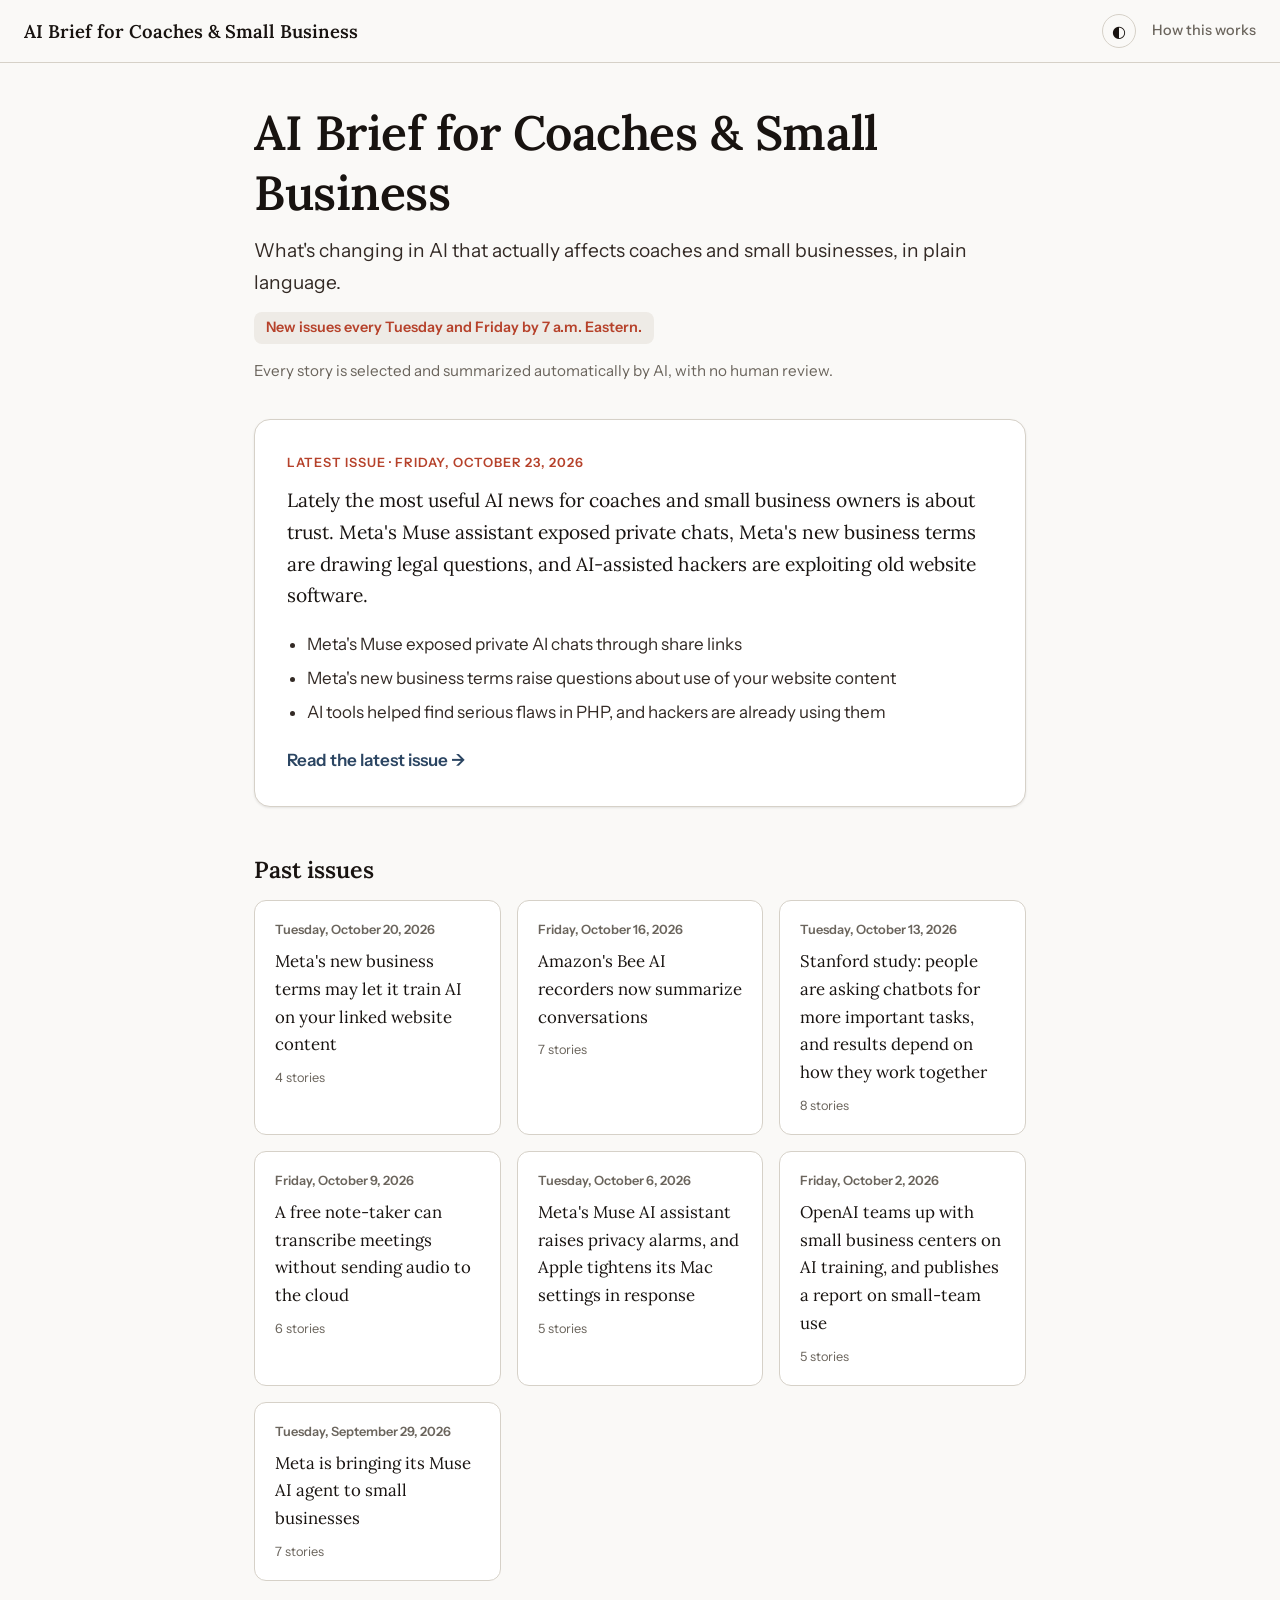
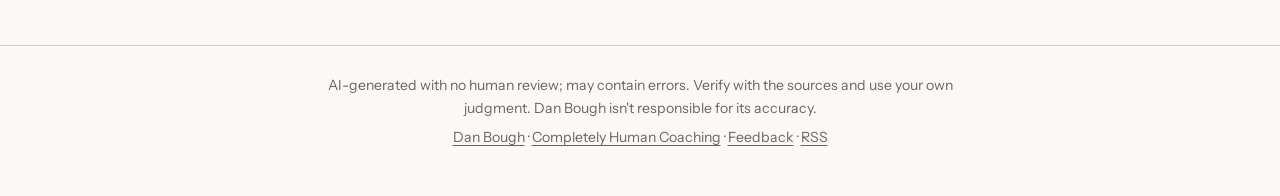
==== commit ec52ddc3: "Update site: 2026-10-23" ====
--- a/index.html
+++ b/index.html
@@ -48,10 +48,10 @@
       human review.</p>
   </section>
   
-        <a class="hero" href="issues/2026-10-20.html">
-          <p class="hero-kicker">Latest issue · Tuesday, October 20, 2026</p>
-          <p class="hero-lede">This week&#x27;s AI news that matters most to coaches and small business owners is about trust and access, not new features. Meta&#x27;s changes to business account terms, a privacy flaw in its Muse agent, and websites blocking AI assistants all point to the same lesson: check what your accounts and tools do with your content…</p>
-          <ul class="hero-headlines"><li>Meta&#x27;s new business terms may let it train AI on your linked website content</li><li>OpenAI&#x27;s own study shows how fast an AI tool can spread through a company</li><li>Meta&#x27;s Muse agent can leak private details through shared chat links</li></ul>
+        <a class="hero" href="issues/2026-10-23.html">
+          <p class="hero-kicker">Latest issue · Friday, October 23, 2026</p>
+          <p class="hero-lede">Lately the most useful AI news for coaches and small business owners is about trust. Meta&#x27;s Muse assistant exposed private chats, Meta&#x27;s new business terms are drawing legal questions, and AI-assisted hackers are exploiting old website software.</p>
+          <ul class="hero-headlines"><li>Meta&#x27;s Muse exposed private AI chats through share links</li><li>Meta&#x27;s new business terms raise questions about use of your website content</li><li>AI tools helped find serious flaws in PHP, and hackers are already using them</li></ul>
           <span class="hero-cta">Read the latest issue →</span>
         </a>
   
@@ -59,6 +59,11 @@
   <section class="archive">
     <h2>Past issues</h2>
     <div class="issue-grid">
+            <a class="issue-card" href="issues/2026-10-20.html">
+              <p class="issue-card-date">Tuesday, October 20, 2026</p>
+              <p class="issue-card-headline">Meta&#x27;s new business terms may let it train AI on your linked website content</p>
+              <p class="issue-card-count">4 stories</p>
+            </a>
             <a class="issue-card" href="issues/2026-10-16.html">
               <p class="issue-card-date">Friday, October 16, 2026</p>
               <p class="issue-card-headline">Amazon&#x27;s Bee AI recorders now summarize conversations</p>
